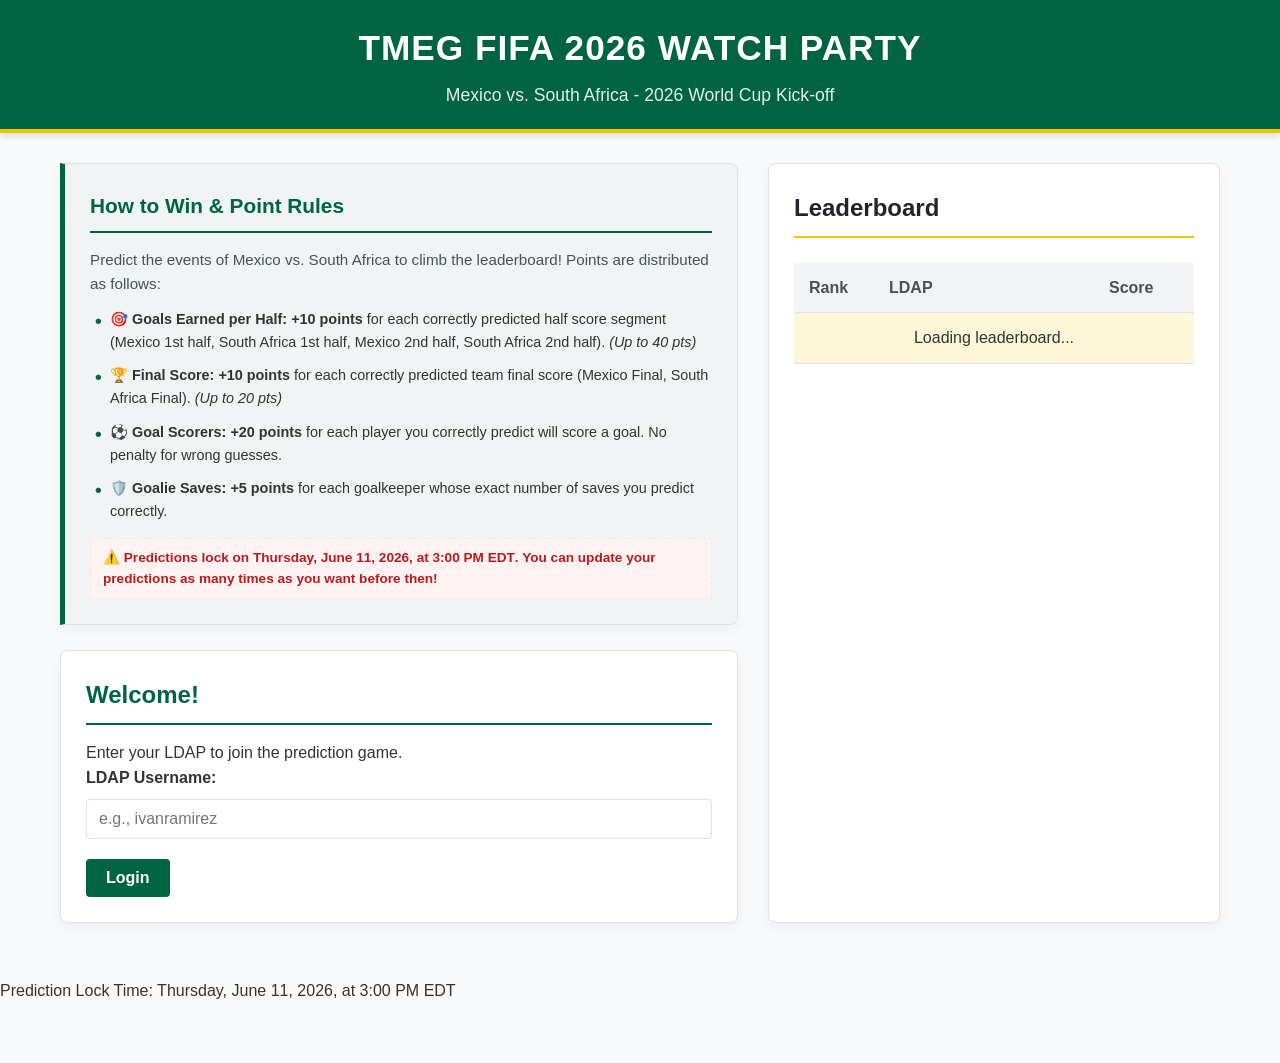
==== templates/index.html @ 1bceaf05 "Auto-calculate Final Scores from 1st and 2nd half inputs and set final score inputs to readonly" ====
<!DOCTYPE html>
<html lang="en">
<head>
    <meta charset="UTF-8">
    <meta name="viewport" content="width=device-width, initial-scale=1.0">
    <title>TMEG FIFA 2026 WATCH PARTY</title>
    <link rel="stylesheet" href="/static/style.css">
</head>
<body>
    <header>
        <h1>TMEG FIFA 2026 WATCH PARTY</h1>
        <div id="match-info">Mexico vs. South Africa - 2026 World Cup Kick-off</div>
    </header>

    <main class="container">
        <!-- Left Side: Interactive Area (Login / Predictions) -->
        <section class="interactive-panel">
            
            <!-- How to Win & Rules Card -->
            <div class="card rules-card">
                <h2>How to Win & Point Rules</h2>
                <p class="rules-intro">Predict the events of Mexico vs. South Africa to climb the leaderboard! Points are distributed as follows:</p>
                <ul class="rules-list">
                    <li>🎯 <strong>Goals Earned per Half:</strong> <strong>+10 points</strong> for each correctly predicted half score segment (Mexico 1st half, South Africa 1st half, Mexico 2nd half, South Africa 2nd half). <em>(Up to 40 pts)</em></li>
                    <li>🏆 <strong>Final Score:</strong> <strong>+10 points</strong> for each correctly predicted team final score (Mexico Final, South Africa Final). <em>(Up to 20 pts)</em></li>
                    <li>⚽ <strong>Goal Scorers:</strong> <strong>+20 points</strong> for each player you correctly predict will score a goal. No penalty for wrong guesses.</li>
                    <li>🛡️ <strong>Goalie Saves:</strong> <strong>+5 points</strong> for each goalkeeper whose exact number of saves you predict correctly.</li>
                </ul>
                <p class="rules-lock">⚠️ Predictions lock on <strong>Thursday, June 11, 2026, at 3:00 PM EDT</strong>. You can update your predictions as many times as you want before then!</p>
            </div>
            
            <!-- Login View -->
            <div id="login-view" class="card">
                <h2>Welcome!</h2>
                <p>Enter your LDAP to join the prediction game.</p>
                <form id="login-form">
                    <div class="form-group">
                        <label for="ldap-input">LDAP Username:</label>
                        <input type="text" id="ldap-input" placeholder="e.g., ivanramirez" required autocomplete="username">
                    </div>
                    <button type="submit" class="btn btn-primary">Login</button>
                </form>
            </div>

            <!-- Prediction Form View (hidden by default) -->
            <div id="prediction-view" class="card hidden">
                <div class="user-header">
                    <span>Logged in as: <strong id="user-ldap"></strong></span>
                    <button id="logout-btn" class="btn btn-secondary btn-sm">Logout</button>
                </div>

                <!-- Countdown Timer -->
                <div id="timer-box" class="timer-box">
                    <div class="timer-label">Time Remaining Until Lock:</div>
                    <div id="countdown" class="countdown">Calculating...</div>
                </div>

                <form id="prediction-form">
                    <!-- Goals Earned Predictions per Half & Final Score -->
                    <fieldset>
                        <legend>Goals Earned Predictions per Half & Final Score</legend>
                        <div class="halves-grid">
                            <div class="half-box">
                                <h3>First Half</h3>
                                <div class="score-input-group">
                                    <label for="pred-mx-1st">Mexico:</label>
                                    <input type="number" id="pred-mx-1st" name="mexico_1st" min="0" required value="0">
                                </div>
                                <div class="score-input-group">
                                    <label for="pred-sa-1st">South Africa:</label>
                                    <input type="number" id="pred-sa-1st" name="south_africa_1st" min="0" required value="0">
                                </div>
                            </div>
                            <div class="half-box">
                                <h3>Second Half</h3>
                                <div class="score-input-group">
                                    <label for="pred-mx-2nd">Mexico:</label>
                                    <input type="number" id="pred-mx-2nd" name="mexico_2nd" min="0" required value="0">
                                </div>
                                <div class="score-input-group">
                                    <label for="pred-sa-2nd">South Africa:</label>
                                    <input type="number" id="pred-sa-2nd" name="south_africa_2nd" min="0" required value="0">
                                </div>
                            </div>
                            <div class="half-box">
                                <h3>Final Score</h3>
                                <div class="score-input-group">
                                    <label for="pred-mx-final">Mexico:</label>
                                    <input type="number" id="pred-mx-final" name="mexico_final" min="0" required value="0" readonly style="background-color: #e9ecef; cursor: not-allowed;">
                                </div>
                                <div class="score-input-group">
                                    <label for="pred-sa-final">South Africa:</label>
                                    <input type="number" id="pred-sa-final" name="south_africa_final" min="0" required value="0" readonly style="background-color: #e9ecef; cursor: not-allowed;">
                                </div>
                            </div>
                        </div>
                    </fieldset>

                    <!-- Goal Scorers -->
                    <fieldset>
                        <legend>Goal Scorers</legend>
                        <p class="field-hint">Select players you think will score during the match.</p>
                        <div class="rosters-grid">
                            <div class="team-roster-section">
                                <h3>Mexico</h3>
                                <div id="mexico-scorers-list" class="scorers-list checklist">
                                    <!-- Populated dynamically -->
                                    Loading...
                                </div>
                            </div>
                            <div class="team-roster-section">
                                <h3>South Africa</h3>
                                <div id="sa-scorers-list" class="scorers-list checklist">
                                    <!-- Populated dynamically -->
                                    Loading...
                                </div>
                            </div>
                        </div>
                    </fieldset>

                    <!-- Goalie Saves -->
                    <fieldset>
                        <legend>Goalie Saves</legend>
                        <p class="field-hint">Predict how many saves each goalie will make (if they play).</p>
                        <div class="rosters-grid">
                            <div class="team-roster-section">
                                <h3>Mexico Goalies</h3>
                                <div id="mexico-goalies-list" class="goalies-saves-inputs">
                                    <!-- Populated dynamically -->
                                    Loading...
                                </div>
                            </div>
                            <div class="team-roster-section">
                                <h3>South Africa Goalies</h3>
                                <div id="sa-goalies-list" class="goalies-saves-inputs">
                                    <!-- Populated dynamically -->
                                    Loading...
                                </div>
                            </div>
                        </div>
                    </fieldset>

                    <div id="form-error" class="error-msg hidden"></div>
                    <div id="form-success" class="success-msg hidden"></div>

                    <button type="submit" id="submit-btn" class="btn btn-primary btn-block">Submit / Update Predictions</button>
                </form>
            </div>
        </section>

        <!-- Right Side: Leaderboard Panel (Always Visible) -->
        <section class="leaderboard-panel card">
            <h2>Leaderboard</h2>
            <div class="table-container">
                <table id="leaderboard-table">
                    <thead>
                        <tr>
                            <th style="width: 20%">Rank</th>
                            <th style="width: 55%">LDAP</th>
                            <th style="width: 25%">Score</th>
                        </tr>
                    </thead>
                    <tbody>
                        <!-- Populated dynamically -->
                        <tr>
                            <td colspan="3" class="text-center">Loading leaderboard...</td>
                        </tr>
                    </tbody>
                </table>
            </div>
        </section>
    </main>

    <!-- Prediction Details Modal -->
    <div id="prediction-modal" class="modal hidden">
        <div class="modal-content card">
            <span class="close-modal-btn">&times;</span>
            <h2 id="modal-user-title">Predictions for [LDAP]</h2>
            <hr class="modal-divider">
            <div id="modal-prediction-details">
                <!-- Populated dynamically -->
            </div>
        </div>
    </div>

    <footer>
        <p>Prediction Lock Time: Thursday, June 11, 2026, at 3:00 PM EDT</p>
    </footer>

    <script src="/static/app.js"></script>
</body>
</html>
---- static/style.css ----
/* Resets & Variables */
:root {
    --primary-color: #006341; /* Mexico Green */
    --secondary-color: #F5C400; /* South Africa Gold */
    --dark-color: #1a1a1a;
    --light-color: #f8f9fa;
    --border-color: #dee2e6;
    --text-color: #333;
    --success-color: #28a745;
    --error-color: #dc3545;
    --font-family: -apple-system, BlinkMacSystemFont, "Segoe UI", Roboto, Helvetica, Arial, sans-serif;
}

* {
    box-sizing: border-box;
    margin: 0;
    padding: 0;
}

body {
    font-family: var(--font-family);
    color: var(--text-color);
    background-color: var(--light-color);
    line-height: 1.6;
    padding-bottom: 60px;
}

/* Header Styles */
header {
    background-color: var(--primary-color);
    color: white;
    padding: 20px;
    text-align: center;
    border-bottom: 4px solid var(--secondary-color);
    box-shadow: 0 4px 6px rgba(0,0,0,0.1);
}

header h1 {
    font-size: 2.2rem;
    font-weight: 800;
    letter-spacing: 1px;
    margin-bottom: 5px;
}

#match-info {
    font-size: 1.1rem;
    opacity: 0.9;
    font-weight: 500;
}

.admin-header {
    background-color: #343a40;
    display: flex;
    justify-content: space-between;
    align-items: center;
    padding: 15px 30px;
}

.admin-header h1 {
    font-size: 1.6rem;
    margin-bottom: 0;
}

/* Container & Layout */
.container {
    max-width: 1200px;
    margin: 30px auto;
    padding: 0 20px;
    display: grid;
    grid-template-columns: 1.5fr 1fr;
    gap: 30px;
}

.single-column {
    grid-template-columns: 1fr;
    max-width: 800px;
}

@media (max-width: 992px) {
    .container {
        grid-template-columns: 1fr;
    }
}

/* Card Styles */
.card {
    background: white;
    border-radius: 8px;
    padding: 25px;
    box-shadow: 0 4px 12px rgba(0,0,0,0.05);
    border: 1px solid var(--border-color);
    margin-bottom: 25px;
}

.card h2 {
    margin-bottom: 15px;
    color: var(--primary-color);
    border-bottom: 2px solid var(--primary-color);
    padding-bottom: 8px;
}

/* Form Controls */
.form-group {
    margin-bottom: 20px;
}

label {
    display: block;
    margin-bottom: 8px;
    font-weight: 600;
}

input[type="text"],
input[type="number"] {
    width: 100%;
    padding: 10px 12px;
    border: 1px solid var(--border-color);
    border-radius: 4px;
    font-size: 1rem;
    transition: border-color 0.2s;
}

input[type="text"]:focus,
input[type="number"]:focus {
    border-color: var(--primary-color);
    outline: none;
}

/* Buttons */
.btn {
    display: inline-block;
    font-weight: 600;
    text-align: center;
    vertical-align: middle;
    cursor: pointer;
    padding: 10px 20px;
    font-size: 1rem;
    border-radius: 4px;
    border: none;
    transition: background-color 0.2s, transform 0.1s;
    text-decoration: none;
}

.btn:active {
    transform: scale(0.98);
}

.btn-primary {
    background-color: var(--primary-color);
    color: white;
}

.btn-primary:hover {
    background-color: #004d32;
}

.btn-secondary {
    background-color: #6c757d;
    color: white;
}

.btn-secondary:hover {
    background-color: #5a6268;
}

.btn-block {
    display: block;
    width: 100%;
}

.btn-sm {
    padding: 5px 10px;
    font-size: 0.85rem;
}

/* User Header in Prediction View */
.user-header {
    display: flex;
    justify-content: space-between;
    align-items: center;
    background-color: #e9ecef;
    padding: 12px 15px;
    border-radius: 6px;
    margin-bottom: 20px;
}

/* Timer Box */
.timer-box {
    background-color: var(--dark-color);
    color: white;
    text-align: center;
    padding: 15px;
    border-radius: 6px;
    margin-bottom: 25px;
    border-left: 5px solid var(--secondary-color);
}

.timer-label {
    font-size: 0.85rem;
    text-transform: uppercase;
    letter-spacing: 1px;
    margin-bottom: 5px;
    color: #aaa;
}

.countdown {
    font-size: 1.8rem;
    font-weight: 700;
    font-mono: monospace;
    color: var(--secondary-color);
}

.locked-msg {
    color: var(--error-color) !important;
}

/* Fieldsets & Grids */
fieldset {
    border: 1px solid var(--border-color);
    border-radius: 6px;
    padding: 20px;
    margin-bottom: 25px;
}

legend {
    font-weight: 700;
    padding: 0 10px;
    color: var(--primary-color);
    font-size: 1.1rem;
}

.field-hint {
    font-size: 0.85rem;
    color: #6c757d;
    margin-bottom: 15px;
}

.halves-grid {
    display: grid;
    grid-template-columns: repeat(3, 1fr);
    gap: 20px;
}

.half-box {
    background-color: #f8f9fa;
    padding: 15px;
    border-radius: 6px;
    border: 1px solid #e9ecef;
}

.half-box h3 {
    font-size: 1rem;
    margin-bottom: 12px;
    border-bottom: 1px solid #dee2e6;
    padding-bottom: 5px;
}

.score-input-group {
    display: flex;
    align-items: center;
    margin-bottom: 10px;
}

.score-input-group label {
    width: 100px;
    margin-bottom: 0;
}

.score-input-group input {
    width: 70px;
    text-align: center;
}

/* Rosters & Lists */
.rosters-grid {
    display: grid;
    grid-template-columns: 1fr 1fr;
    gap: 20px;
}

@media (max-width: 768px) {
    .halves-grid, .rosters-grid {
        grid-template-columns: 1fr;
    }
}

.team-roster-section h3 {
    font-size: 1rem;
    margin-bottom: 10px;
    color: #495057;
}

.checklist {
    max-height: 250px;
    overflow-y: auto;
    border: 1px solid var(--border-color);
    border-radius: 4px;
    padding: 10px;
    background-color: #fff;
}

.checklist-item {
    display: flex;
    align-items: center;
    padding: 6px 4px;
    border-bottom: 1px solid #f1f3f5;
    cursor: pointer;
}

.checklist-item:last-child {
    border-bottom: none;
}

.checklist-item input {
    margin-right: 10px;
    transform: scale(1.1);
    cursor: pointer;
}

.goalies-saves-inputs {
    display: flex;
    flex-direction: column;
    gap: 10px;
}

.goalie-save-row {
    display: flex;
    align-items: center;
    justify-content: space-between;
    background-color: #f1f3f5;
    padding: 8px 12px;
    border-radius: 4px;
}

.goalie-save-row span {
    font-weight: 500;
}

.goalie-save-row input {
    width: 65px;
    text-align: center;
}

/* Leaderboard */
.leaderboard-panel h2 {
    border-bottom: 2px solid var(--secondary-color);
    color: #212529;
}

.table-container {
    overflow-x: auto;
}

table {
    width: 100%;
    border-collapse: collapse;
    margin-top: 10px;
}

th, td {
    padding: 12px 15px;
    text-align: left;
    border-bottom: 1px solid var(--border-color);
}

th {
    background-color: #f1f3f5;
    font-weight: 700;
    color: #495057;
}

tbody tr:hover {
    background-color: #f8f9fa;
}

tbody tr:nth-child(1) {
    background-color: rgba(245, 196, 0, 0.15); /* Gold tint for 1st place */
}
tbody tr:nth-child(2) {
    background-color: rgba(206, 206, 206, 0.1); /* Silver tint */
}
tbody tr:nth-child(3) {
    background-color: rgba(205, 127, 50, 0.08); /* Bronze tint */
}

/* Alerts / Notifications */
.error-msg, .success-msg {
    padding: 12px;
    border-radius: 4px;
    margin-bottom: 15px;
    font-weight: 500;
}

.error-msg {
    background-color: #f8d7da;
    color: #721c24;
    border: 1px solid #f5c6cb;
}

.success-msg {
    background-color: #d4edda;
    color: #155724;
    border: 1px solid #c3e6cb;
}

.hidden {
    display: none !important;
}

.text-center {
    text-align: center;
}

/* Admin Styles */
.admin-notice {
    background-color: #fff3cd;
    color: #856404;
    padding: 12px;
    border-radius: 6px;
    border-left: 5px solid #ffeeba;
    margin-bottom: 20px;
    font-size: 0.9rem;
}

/* Badges for Player Positions & Goalie Strings */
.badge {
    font-size: 0.75rem;
    padding: 2px 8px;
    border-radius: 12px;
    margin-left: 6px;
    display: inline-block;
    vertical-align: middle;
    font-weight: 600;
    text-transform: uppercase;
    letter-spacing: 0.5px;
}

.position-badge {
    background-color: #e2e8f0;
    color: #4a5568;
}

.goalie-badge {
    background-color: #fef3c7;
    color: #d97706;
}

/* Rules & How to Win Panel styling */
.rules-card {
    background-color: rgba(0, 99, 65, 0.03) !important;
    border-left: 5px solid var(--primary-color) !important;
    border-top-left-radius: 0;
    border-bottom-left-radius: 0;
}

.rules-card h2 {
    color: var(--primary-color);
    border-bottom-color: var(--primary-color);
    font-size: 1.3rem;
}

.rules-intro {
    font-size: 0.95rem;
    color: #495057;
    margin-bottom: 12px;
}

.rules-list {
    padding-left: 0;
    list-style: none;
}

.rules-list li {
    margin-bottom: 10px;
    font-size: 0.9rem;
    position: relative;
    padding-left: 20px;
}

.rules-list li::before {
    content: "•";
    color: var(--primary-color);
    font-weight: bold;
    font-size: 1.2rem;
    position: absolute;
    left: 5px;
    top: -2px;
}

.rules-lock {
    font-size: 0.85rem;
    color: #b91c1c;
    font-weight: 600;
    margin-top: 15px;
    background-color: #fef2f2;
    padding: 8px 12px;
    border-radius: 4px;
    border: 1px dashed #fee2e2;
}

/* Adjustments for labels containing badges */
.checklist-item label {
    display: flex;
    align-items: center;
    justify-content: space-between;
    width: 100%;
    cursor: pointer;
}

.starter-badge {
    background-color: #10b981; /* Emerald Green */
    color: white;
}

.bench-badge {
    background-color: #94a3b8; /* Muted slate gray */
    color: white;
}

/* Modal Overlay */
.modal {
    position: fixed;
    top: 0;
    left: 0;
    width: 100%;
    height: 100%;
    background-color: rgba(0, 0, 0, 0.6);
    display: flex;
    justify-content: center;
    align-items: center;
    z-index: 2000;
    opacity: 1;
    transition: opacity 0.25s ease;
}

/* Modal Content Box */
.modal-content {
    background: white;
    width: 90%;
    max-width: 500px;
    border-radius: 8px;
    padding: 25px;
    position: relative;
    box-shadow: 0 10px 25px rgba(0,0,0,0.2);
    animation: slideDown 0.25s ease;
}

@keyframes slideDown {
    from { transform: translateY(-20px); opacity: 0; }
    to { transform: translateY(0); opacity: 1; }
}

/* Close Button */
.close-modal-btn {
    position: absolute;
    top: 10px;
    right: 15px;
    font-size: 1.8rem;
    font-weight: 700;
    color: #aaa;
    cursor: pointer;
    transition: color 0.2s;
}

.close-modal-btn:hover {
    color: #333;
}

.modal-divider {
    border: 0;
    height: 1px;
    background-color: #eee;
    margin: 12px 0 18px 0;
}

/* Leaderboard Interactive styling */
#leaderboard-table tbody tr {
    cursor: pointer;
    transition: background-color 0.2s;
}

#leaderboard-table tbody tr:hover {
    background-color: #e2e8f0 !important;
}
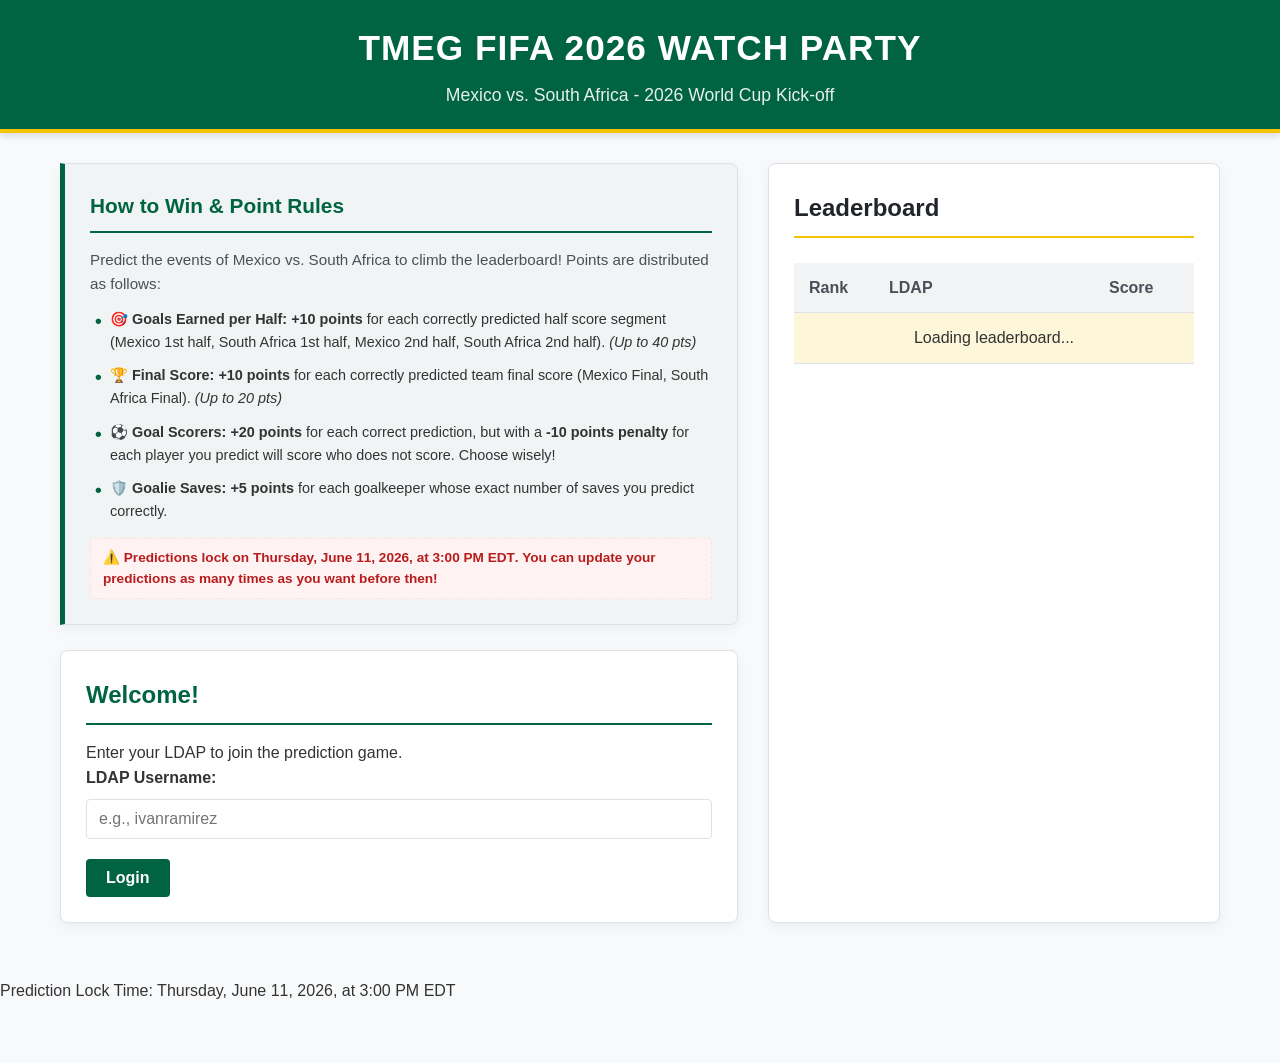
==== commit bf85a1f9: "Introduce -10 points penalty for incorrect goal scorer predictions and update rules card" ====
--- a/templates/index.html
+++ b/templates/index.html
@@ -23,7 +23,7 @@
                 <ul class="rules-list">
                     <li>🎯 <strong>Goals Earned per Half:</strong> <strong>+10 points</strong> for each correctly predicted half score segment (Mexico 1st half, South Africa 1st half, Mexico 2nd half, South Africa 2nd half). <em>(Up to 40 pts)</em></li>
                     <li>🏆 <strong>Final Score:</strong> <strong>+10 points</strong> for each correctly predicted team final score (Mexico Final, South Africa Final). <em>(Up to 20 pts)</em></li>
-                    <li>⚽ <strong>Goal Scorers:</strong> <strong>+20 points</strong> for each player you correctly predict will score a goal. No penalty for wrong guesses.</li>
+                    <li>⚽ <strong>Goal Scorers:</strong> <strong>+20 points</strong> for each correct prediction, but with a <strong>-10 points penalty</strong> for each player you predict will score who does not score. Choose wisely!</li>
                     <li>🛡️ <strong>Goalie Saves:</strong> <strong>+5 points</strong> for each goalkeeper whose exact number of saves you predict correctly.</li>
                 </ul>
                 <p class="rules-lock">⚠️ Predictions lock on <strong>Thursday, June 11, 2026, at 3:00 PM EDT</strong>. You can update your predictions as many times as you want before then!</p>
--- a/static/style.css
+++ b/static/style.css
@@ -435,14 +435,17 @@
     letter-spacing: 0.5px;
 }
 
-.position-badge {
-    background-color: #e2e8f0;
-    color: #4a5568;
-}
-
-.goalie-badge {
-    background-color: #fef3c7;
-    color: #d97706;
+.player-pos {
+    font-size: 0.82rem;
+    color: #64748b; /* Muted slate gray */
+    margin-left: 5px;
+    font-weight: 500;
+}
+
+.goalie-info {
+    display: flex;
+    align-items: center;
+    gap: 10px;
 }
 
 /* Rules & How to Win Panel styling */
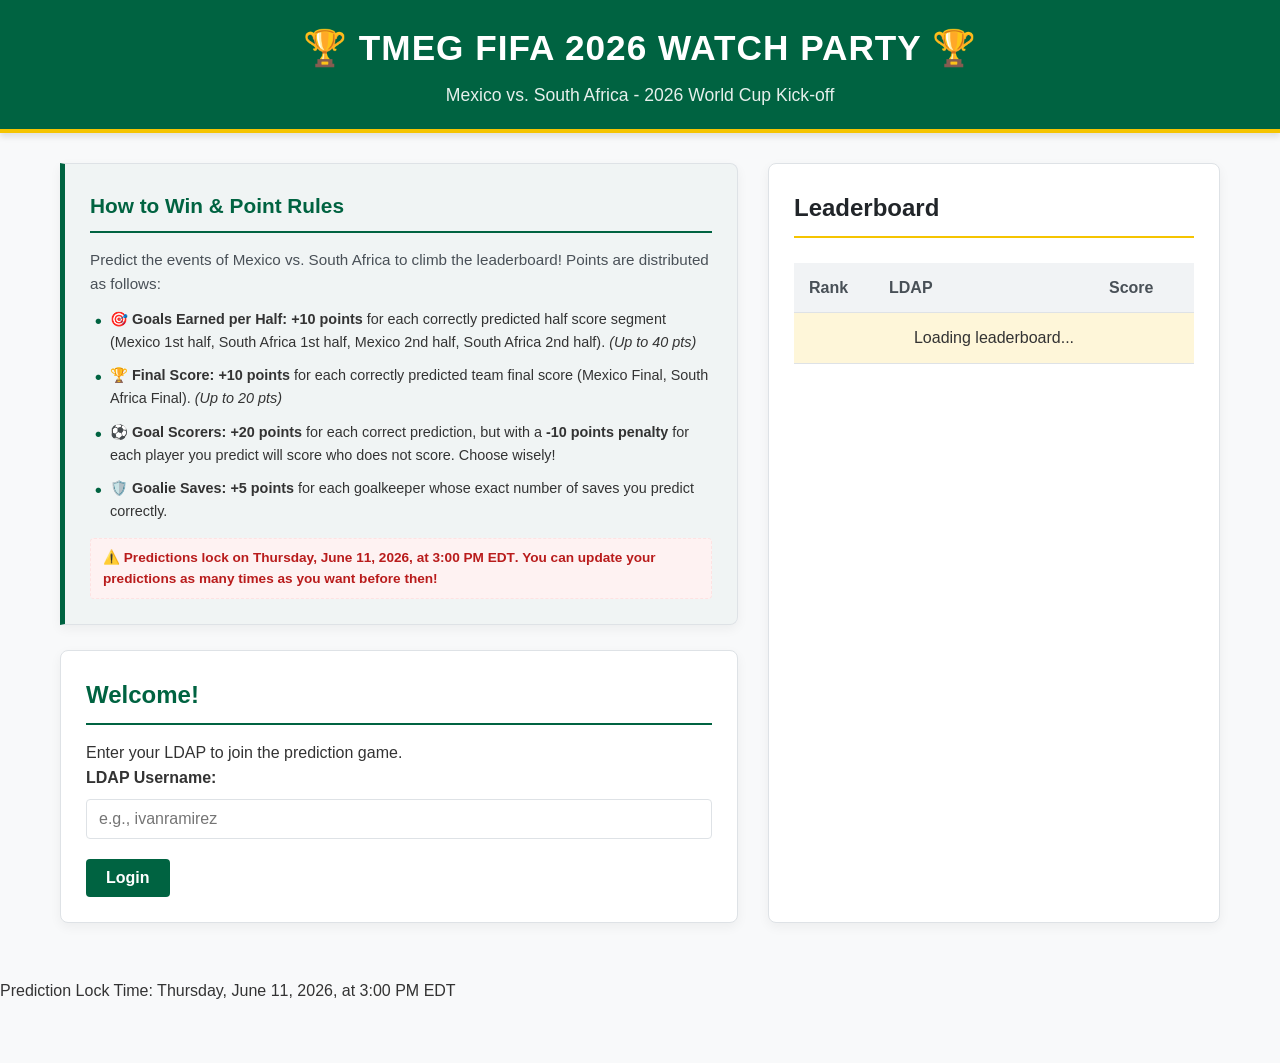
==== commit 26d0c2ce: "Add World Cup trophy emojis to the main title page header" ====
--- a/templates/index.html
+++ b/templates/index.html
@@ -8,7 +8,7 @@
 </head>
 <body>
     <header>
-        <h1>TMEG FIFA 2026 WATCH PARTY</h1>
+        <h1>🏆 TMEG FIFA 2026 WATCH PARTY 🏆</h1>
         <div id="match-info">Mexico vs. South Africa - 2026 World Cup Kick-off</div>
     </header>
 
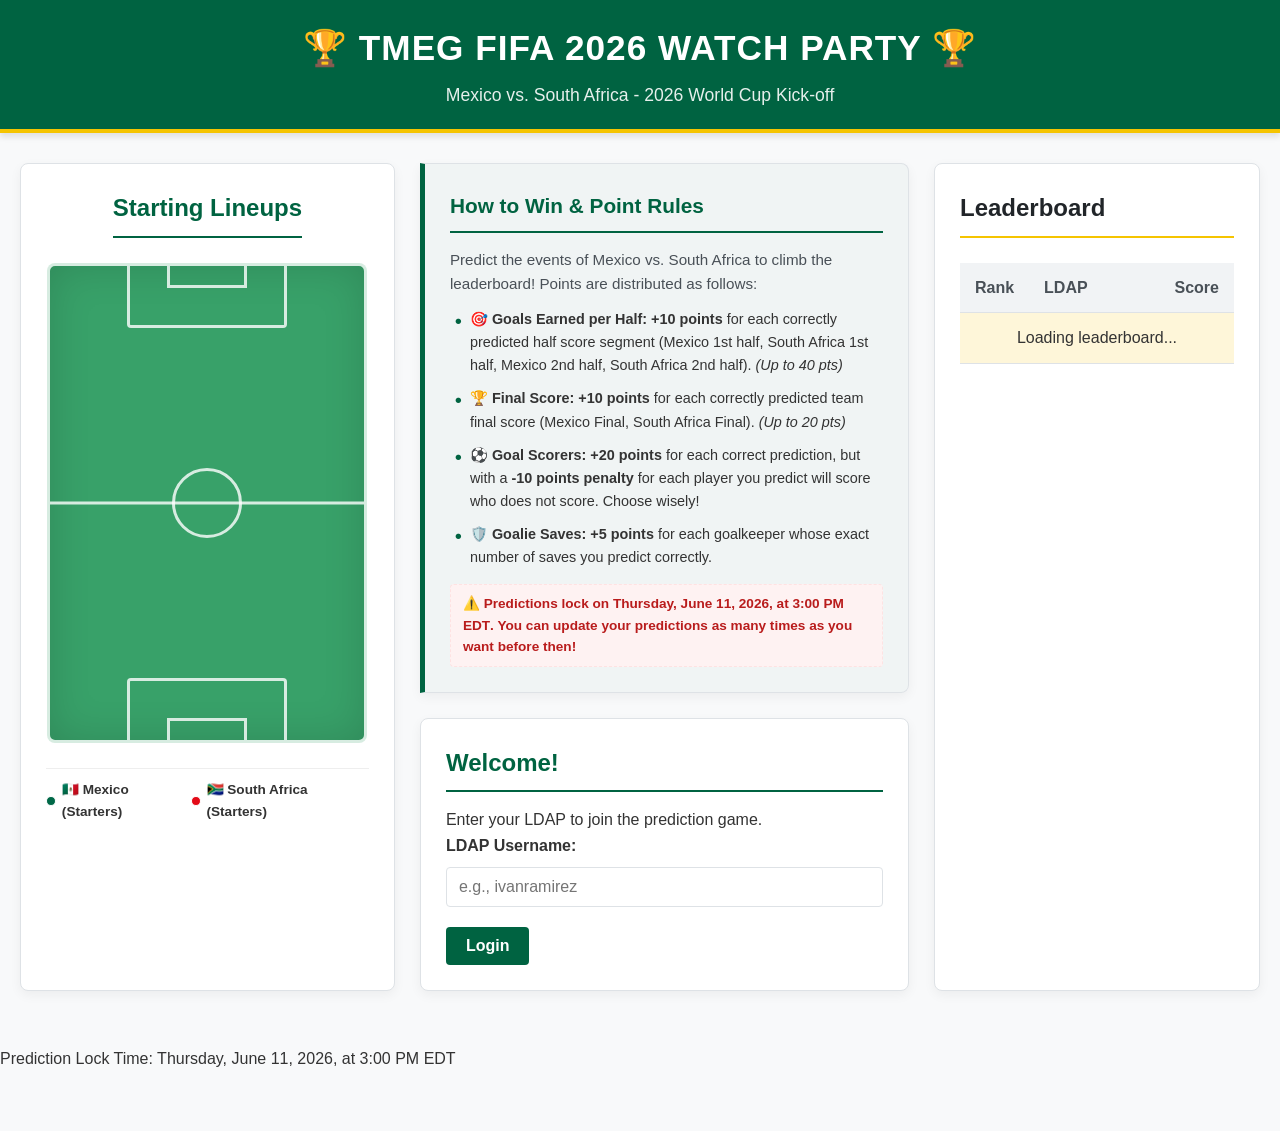
==== commit 81c1fc03: "Add left-column Starting Lineups field panel with dynamic 4-3-3 positioning" ====
--- a/templates/index.html
+++ b/templates/index.html
@@ -13,6 +13,33 @@
     </header>
 
     <main class="container">
+        <!-- Left Column: Starting Lineups Field -->
+        <section class="field-panel card">
+            <h2>Starting Lineups</h2>
+            <div class="field-container">
+                <div class="soccer-field">
+                    <!-- Center Circle & Line -->
+                    <div class="field-center-line"></div>
+                    <div class="field-center-circle"></div>
+                    
+                    <!-- Penalty Areas -->
+                    <div class="field-penalty-area top"></div>
+                    <div class="field-penalty-area bottom"></div>
+                    
+                    <!-- Goal Areas -->
+                    <div class="field-goal-area top"></div>
+                    <div class="field-goal-area bottom"></div>
+                    
+                    <!-- Players container populated dynamically -->
+                    <div id="field-players-container"></div>
+                </div>
+            </div>
+            <div class="field-legend">
+                <div class="legend-item"><span class="legend-dot mx-dot"></span> 🇲🇽 Mexico (Starters)</div>
+                <div class="legend-item"><span class="legend-dot sa-dot"></span> 🇿🇦 South Africa (Starters)</div>
+            </div>
+        </section>
+
         <!-- Left Side: Interactive Area (Login / Predictions) -->
         <section class="interactive-panel">
             
--- a/static/style.css
+++ b/static/style.css
@@ -63,12 +63,12 @@
 
 /* Container & Layout */
 .container {
-    max-width: 1200px;
+    max-width: 1400px;
     margin: 30px auto;
     padding: 0 20px;
     display: grid;
-    grid-template-columns: 1.5fr 1fr;
-    gap: 30px;
+    grid-template-columns: 1.15fr 1.5fr 1fr;
+    gap: 25px;
 }
 
 .single-column {
@@ -76,7 +76,7 @@
     max-width: 800px;
 }
 
-@media (max-width: 992px) {
+@media (max-width: 1024px) {
     .container {
         grid-template-columns: 1fr;
     }
@@ -586,4 +586,210 @@
     background-color: #e2e8f0 !important;
 }
 
-
+/* Admin Status Grid Layout */
+.admin-status-grid {
+    display: grid;
+    grid-template-columns: 1fr 1.5fr;
+    gap: 30px;
+    align-items: center;
+    background-color: #f8f9fa;
+    padding: 20px;
+    border-radius: 6px;
+    border: 1px solid #e9ecef;
+}
+
+@media (max-width: 768px) {
+    .admin-status-grid {
+        grid-template-columns: 1fr;
+        gap: 20px;
+        padding: 15px;
+    }
+}
+
+/* Admin Status Dropdown styling */
+#admin-status {
+    width: 100%;
+    max-width: 250px;
+    padding: 10px;
+    border-radius: 4px;
+    border: 1px solid var(--border-color);
+    font-size: 0.95rem;
+    background-color: white;
+    cursor: pointer;
+    box-sizing: border-box;
+}
+
+/* ==========================================
+   SOCCER FIELD LINEUP VISUALIZATION
+   ========================================== */
+
+.field-panel {
+    display: flex;
+    flex-direction: column;
+    align-items: center;
+}
+
+.field-container {
+    width: 100%;
+    display: flex;
+    justify-content: center;
+    padding: 10px 0;
+}
+
+.soccer-field {
+    width: 100%;
+    max-width: 320px;
+    aspect-ratio: 2 / 3; /* Symmetric layout ratio */
+    background-color: #38a169; /* Soccer field green */
+    border: 3px solid rgba(255, 255, 255, 0.8);
+    border-radius: 8px;
+    position: relative;
+    box-shadow: inset 0 0 40px rgba(0, 0, 0, 0.15);
+    overflow: hidden;
+}
+
+/* Center Line & Circle */
+.field-center-line {
+    position: absolute;
+    top: 50%;
+    left: 0;
+    width: 100%;
+    height: 3px;
+    background-color: rgba(255, 255, 255, 0.8);
+    transform: translateY(-50%);
+}
+
+.field-center-circle {
+    position: absolute;
+    top: 50%;
+    left: 50%;
+    width: 70px;
+    height: 70px;
+    border: 3px solid rgba(255, 255, 255, 0.8);
+    border-radius: 50%;
+    transform: translate(-50%, -50%);
+    background-color: transparent;
+}
+
+/* Penalty Areas (Top & Bottom) */
+.field-penalty-area {
+    position: absolute;
+    left: 50%;
+    transform: translateX(-50%);
+    width: 160px;
+    height: 65px;
+    border: 3px solid rgba(255, 255, 255, 0.8);
+    background-color: transparent;
+}
+
+.field-penalty-area.top {
+    top: -3px;
+    border-top: none;
+    border-bottom-left-radius: 4px;
+    border-bottom-right-radius: 4px;
+}
+
+.field-penalty-area.bottom {
+    bottom: -3px;
+    border-bottom: none;
+    border-top-left-radius: 4px;
+    border-top-right-radius: 4px;
+}
+
+/* Goal Areas (Top & Bottom) */
+.field-goal-area {
+    position: absolute;
+    left: 50%;
+    transform: translateX(-50%);
+    width: 80px;
+    height: 25px;
+    border: 3px solid rgba(255, 255, 255, 0.8);
+    background-color: transparent;
+}
+
+.field-goal-area.top {
+    top: -3px;
+    border-top: none;
+}
+
+.field-goal-area.bottom {
+    bottom: -3px;
+    border-bottom: none;
+}
+
+/* Player Nodes on Field */
+.field-player {
+    position: absolute;
+    transform: translate(-50%, -50%);
+    display: flex;
+    flex-direction: column;
+    align-items: center;
+    z-index: 10;
+}
+
+.player-dot {
+    width: 14px;
+    height: 14px;
+    border-radius: 50%;
+    border: 2px solid white;
+    box-shadow: 0 2px 4px rgba(0,0,0,0.3);
+    transition: transform 0.2s ease;
+}
+
+.field-player:hover .player-dot {
+    transform: scale(1.3);
+}
+
+.player-name-label {
+    margin-top: 4px;
+    font-size: 0.72rem;
+    font-weight: 700;
+    color: white;
+    text-shadow: 1px 1px 2px rgba(0, 0, 0, 0.8), -1px -1px 2px rgba(0, 0, 0, 0.8);
+    white-space: nowrap;
+    text-align: center;
+    background-color: rgba(0, 0, 0, 0.35);
+    padding: 1px 4px;
+    border-radius: 3px;
+    pointer-events: none;
+}
+
+/* Team Color Configurations */
+.mx-dot {
+    background-color: #006847; /* Mexico flag green */
+    border-color: #c8102e; /* Red border */
+}
+
+.sa-dot {
+    background-color: #e30a17; /* South Africa flag red / gold */
+    border-color: #ffb81c; /* Yellow border */
+}
+
+/* Legend Styling */
+.field-legend {
+    width: 100%;
+    display: flex;
+    justify-content: space-around;
+    margin-top: 15px;
+    font-size: 0.85rem;
+    border-top: 1px solid #eee;
+    padding-top: 10px;
+}
+
+.legend-item {
+    display: flex;
+    align-items: center;
+    gap: 6px;
+    font-weight: 600;
+}
+
+.legend-dot {
+    width: 10px;
+    height: 10px;
+    border-radius: 50%;
+    border: 1px solid white;
+    display: inline-block;
+}
+
+
+
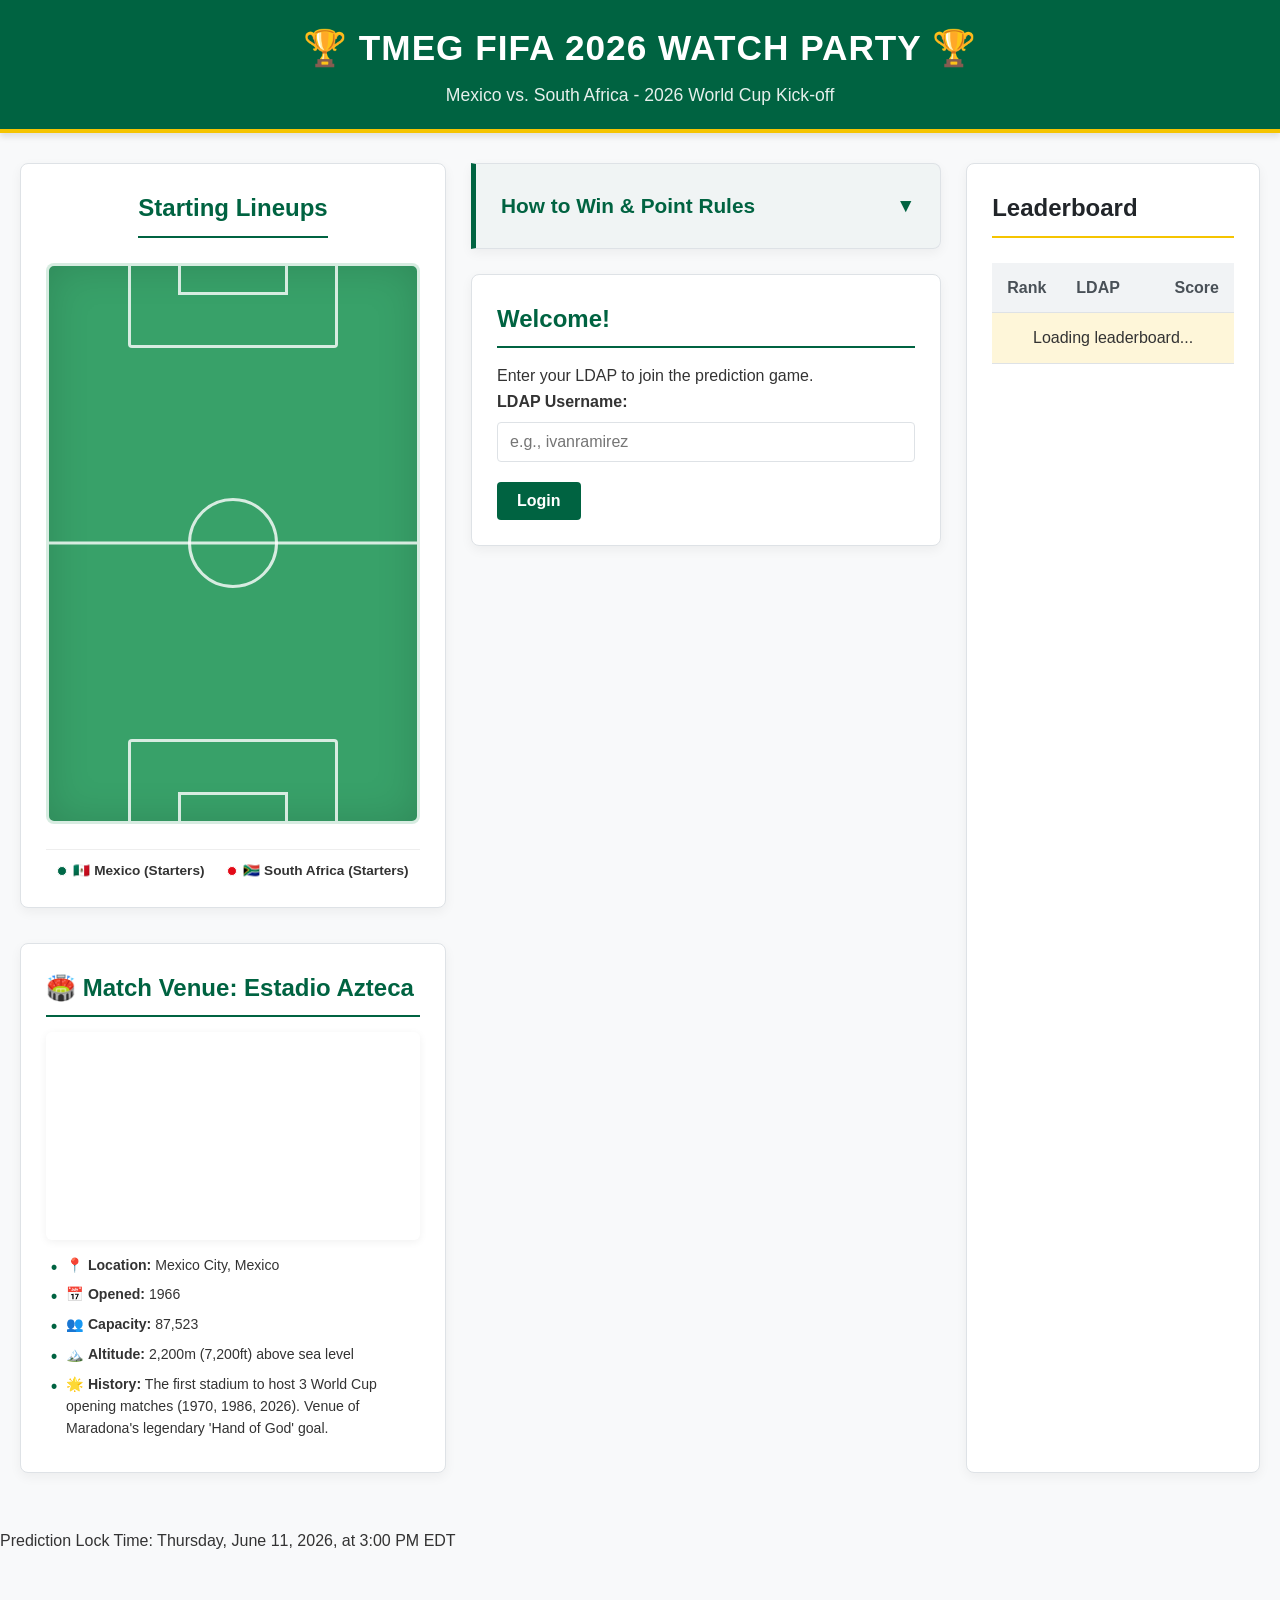
==== commit 911e80a9: "Add collapsible Rules card and Estadio Azteca Stadium venue card with 3D Map embed" ====
--- a/templates/index.html
+++ b/templates/index.html
@@ -13,47 +13,79 @@
     </header>
 
     <main class="container">
-        <!-- Left Column: Starting Lineups Field -->
-        <section class="field-panel card">
-            <h2>Starting Lineups</h2>
-            <div class="field-container">
-                <div class="soccer-field">
-                    <!-- Center Circle & Line -->
-                    <div class="field-center-line"></div>
-                    <div class="field-center-circle"></div>
-                    
-                    <!-- Penalty Areas -->
-                    <div class="field-penalty-area top"></div>
-                    <div class="field-penalty-area bottom"></div>
-                    
-                    <!-- Goal Areas -->
-                    <div class="field-goal-area top"></div>
-                    <div class="field-goal-area bottom"></div>
-                    
-                    <!-- Players container populated dynamically -->
-                    <div id="field-players-container"></div>
-                </div>
-            </div>
-            <div class="field-legend">
-                <div class="legend-item"><span class="legend-dot mx-dot"></span> 🇲🇽 Mexico (Starters)</div>
-                <div class="legend-item"><span class="legend-dot sa-dot"></span> 🇿🇦 South Africa (Starters)</div>
-            </div>
-        </section>
+        <!-- Left Column: Starting Lineups Field & Venue Info -->
+        <div class="left-column-wrapper">
+            <section class="field-panel card">
+                <h2>Starting Lineups</h2>
+                <div class="field-container">
+                    <div class="soccer-field">
+                        <!-- Center Circle & Line -->
+                        <div class="field-center-line"></div>
+                        <div class="field-center-circle"></div>
+                        
+                        <!-- Penalty Areas -->
+                        <div class="field-penalty-area top"></div>
+                        <div class="field-penalty-area bottom"></div>
+                        
+                        <!-- Goal Areas -->
+                        <div class="field-goal-area top"></div>
+                        <div class="field-goal-area bottom"></div>
+                        
+                        <!-- Players container populated dynamically -->
+                        <div id="field-players-container"></div>
+                    </div>
+                </div>
+                <div class="field-legend">
+                    <div class="legend-item"><span class="legend-dot mx-dot"></span> 🇲🇽 Mexico (Starters)</div>
+                    <div class="legend-item"><span class="legend-dot sa-dot"></span> 🇿🇦 South Africa (Starters)</div>
+                </div>
+            </section>
+            
+            <!-- Stadium Info Card -->
+            <section class="stadium-panel card">
+                <h2>🏟️ Match Venue: Estadio Azteca</h2>
+                <div class="stadium-map-container">
+                    <iframe 
+                        src="https://www.google.com/maps/embed?pb=!1m18!1m12!1m3!1d3766.4526685847426!2d-99.15286522394017!3d19.30292418195864!2m3!1f0!2f0!3f0!3m2!1i1024!2i768!4f13.1!3m3!1m2!1s0x85ce00171ea7c677%3A0xd6ee7081702f37a5!2sEstadio%20Azteca!5e0!3m2!1sen!2sus!4v1717900000000!5m2!1sen!2sus" 
+                        width="100%" 
+                        height="200" 
+                        style="border:0; border-radius: 6px;" 
+                        allowfullscreen="" 
+                        loading="lazy" 
+                        referrerpolicy="no-referrer-when-downgrade">
+                    </iframe>
+                </div>
+                <div class="stadium-facts">
+                    <ul class="facts-list">
+                        <li>📍 <strong>Location:</strong> Mexico City, Mexico</li>
+                        <li>📅 <strong>Opened:</strong> 1966</li>
+                        <li>👥 <strong>Capacity:</strong> 87,523</li>
+                        <li>🏔️ <strong>Altitude:</strong> 2,200m (7,200ft) above sea level</li>
+                        <li>🌟 <strong>History:</strong> The first stadium to host 3 World Cup opening matches (1970, 1986, 2026). Venue of Maradona's legendary 'Hand of God' goal.</li>
+                    </ul>
+                </div>
+            </section>
+        </div>
 
         <!-- Left Side: Interactive Area (Login / Predictions) -->
         <section class="interactive-panel">
             
             <!-- How to Win & Rules Card -->
-            <div class="card rules-card">
-                <h2>How to Win & Point Rules</h2>
-                <p class="rules-intro">Predict the events of Mexico vs. South Africa to climb the leaderboard! Points are distributed as follows:</p>
-                <ul class="rules-list">
-                    <li>🎯 <strong>Goals Earned per Half:</strong> <strong>+10 points</strong> for each correctly predicted half score segment (Mexico 1st half, South Africa 1st half, Mexico 2nd half, South Africa 2nd half). <em>(Up to 40 pts)</em></li>
-                    <li>🏆 <strong>Final Score:</strong> <strong>+10 points</strong> for each correctly predicted team final score (Mexico Final, South Africa Final). <em>(Up to 20 pts)</em></li>
-                    <li>⚽ <strong>Goal Scorers:</strong> <strong>+20 points</strong> for each correct prediction, but with a <strong>-10 points penalty</strong> for each player you predict will score who does not score. Choose wisely!</li>
-                    <li>🛡️ <strong>Goalie Saves:</strong> <strong>+5 points</strong> for each goalkeeper whose exact number of saves you predict correctly.</li>
-                </ul>
-                <p class="rules-lock">⚠️ Predictions lock on <strong>Thursday, June 11, 2026, at 3:00 PM EDT</strong>. You can update your predictions as many times as you want before then!</p>
+            <div class="card rules-card collapsed" id="rules-card">
+                <div class="rules-header" id="rules-toggle">
+                    <h2>How to Win & Point Rules</h2>
+                    <span class="toggle-icon">▼</span>
+                </div>
+                <div class="rules-content" id="rules-content">
+                    <p class="rules-intro">Predict the events of Mexico vs. South Africa to climb the leaderboard! Points are distributed as follows:</p>
+                    <ul class="rules-list">
+                        <li>🎯 <strong>Goals Earned per Half:</strong> <strong>+10 points</strong> for each correctly predicted half score segment (Mexico 1st half, South Africa 1st half, Mexico 2nd half, South Africa 2nd half). <em>(Up to 40 pts)</em></li>
+                        <li>🏆 <strong>Final Score:</strong> <strong>+10 points</strong> for each correctly predicted team final score (Mexico Final, South Africa Final). <em>(Up to 20 pts)</em></li>
+                        <li>⚽ <strong>Goal Scorers:</strong> <strong>+20 points</strong> for each correct prediction, but with a <strong>-10 points penalty</strong> for each player you predict will score who does not score. Choose wisely!</li>
+                        <li>🛡️ <strong>Goalie Saves:</strong> <strong>+5 points</strong> for each goalkeeper whose exact number of saves you predict correctly.</li>
+                    </ul>
+                    <p class="rules-lock">⚠️ Predictions lock on <strong>Thursday, June 11, 2026, at 3:00 PM EDT</strong>. You can update your predictions as many times as you want before then!</p>
+                </div>
             </div>
             
             <!-- Login View -->
--- a/static/style.css
+++ b/static/style.css
@@ -63,11 +63,11 @@
 
 /* Container & Layout */
 .container {
-    max-width: 1400px;
+    max-width: 1550px;
     margin: 30px auto;
     padding: 0 20px;
     display: grid;
-    grid-template-columns: 1.15fr 1.5fr 1fr;
+    grid-template-columns: 1.45fr 1.6fr 1fr;
     gap: 25px;
 }
 
@@ -638,7 +638,7 @@
 
 .soccer-field {
     width: 100%;
-    max-width: 320px;
+    max-width: 410px;
     aspect-ratio: 2 / 3; /* Symmetric layout ratio */
     background-color: #38a169; /* Soccer field green */
     border: 3px solid rgba(255, 255, 255, 0.8);
@@ -663,8 +663,8 @@
     position: absolute;
     top: 50%;
     left: 50%;
-    width: 70px;
-    height: 70px;
+    width: 90px;
+    height: 90px;
     border: 3px solid rgba(255, 255, 255, 0.8);
     border-radius: 50%;
     transform: translate(-50%, -50%);
@@ -676,8 +676,8 @@
     position: absolute;
     left: 50%;
     transform: translateX(-50%);
-    width: 160px;
-    height: 65px;
+    width: 210px;
+    height: 85px;
     border: 3px solid rgba(255, 255, 255, 0.8);
     background-color: transparent;
 }
@@ -701,8 +701,8 @@
     position: absolute;
     left: 50%;
     transform: translateX(-50%);
-    width: 80px;
-    height: 25px;
+    width: 110px;
+    height: 32px;
     border: 3px solid rgba(255, 255, 255, 0.8);
     background-color: transparent;
 }
@@ -728,8 +728,8 @@
 }
 
 .player-dot {
-    width: 14px;
-    height: 14px;
+    width: 16px;
+    height: 16px;
     border-radius: 50%;
     border: 2px solid white;
     box-shadow: 0 2px 4px rgba(0,0,0,0.3);
@@ -742,14 +742,14 @@
 
 .player-name-label {
     margin-top: 4px;
-    font-size: 0.72rem;
+    font-size: 0.78rem;
     font-weight: 700;
     color: white;
     text-shadow: 1px 1px 2px rgba(0, 0, 0, 0.8), -1px -1px 2px rgba(0, 0, 0, 0.8);
     white-space: nowrap;
     text-align: center;
-    background-color: rgba(0, 0, 0, 0.35);
-    padding: 1px 4px;
+    background-color: rgba(0, 0, 0, 0.45);
+    padding: 2px 5px;
     border-radius: 3px;
     pointer-events: none;
 }
@@ -791,5 +791,83 @@
     display: inline-block;
 }
 
-
-
+/* Collapsible Rules Styles */
+.rules-card {
+    transition: all 0.3s ease;
+}
+
+.rules-header {
+    display: flex;
+    justify-content: space-between;
+    align-items: center;
+    cursor: pointer;
+    user-select: none;
+}
+
+.rules-header h2 {
+    margin-bottom: 0 !important;
+    border-bottom: none !important;
+    padding-bottom: 0 !important;
+    flex-grow: 1;
+}
+
+.toggle-icon {
+    font-size: 1.2rem;
+    color: var(--primary-color);
+    font-weight: bold;
+    transition: transform 0.2s ease;
+}
+
+/* Hide content when collapsed */
+.rules-card.collapsed .rules-content {
+    display: none;
+}
+
+/* Stadium Card Styles */
+.stadium-panel {
+    margin-top: 10px;
+}
+
+.stadium-map-container {
+    width: 100%;
+    overflow: hidden;
+    box-shadow: 0 2px 8px rgba(0,0,0,0.06);
+    border-radius: 6px;
+}
+
+.stadium-facts {
+    margin-top: 15px;
+}
+
+.facts-list {
+    list-style: none;
+    padding-left: 0;
+    margin: 0;
+}
+
+.facts-list li {
+    font-size: 0.88rem;
+    line-height: 1.55;
+    margin-bottom: 8px;
+    padding-left: 20px;
+    position: relative;
+}
+
+.facts-list li::before {
+    content: "•";
+    color: var(--primary-color);
+    font-weight: bold;
+    font-size: 1.1rem;
+    position: absolute;
+    left: 5px;
+    top: -1px;
+}
+
+/* Wrap Left Column so cards stack vertically */
+.left-column-wrapper {
+    display: flex;
+    flex-direction: column;
+}
+
+
+
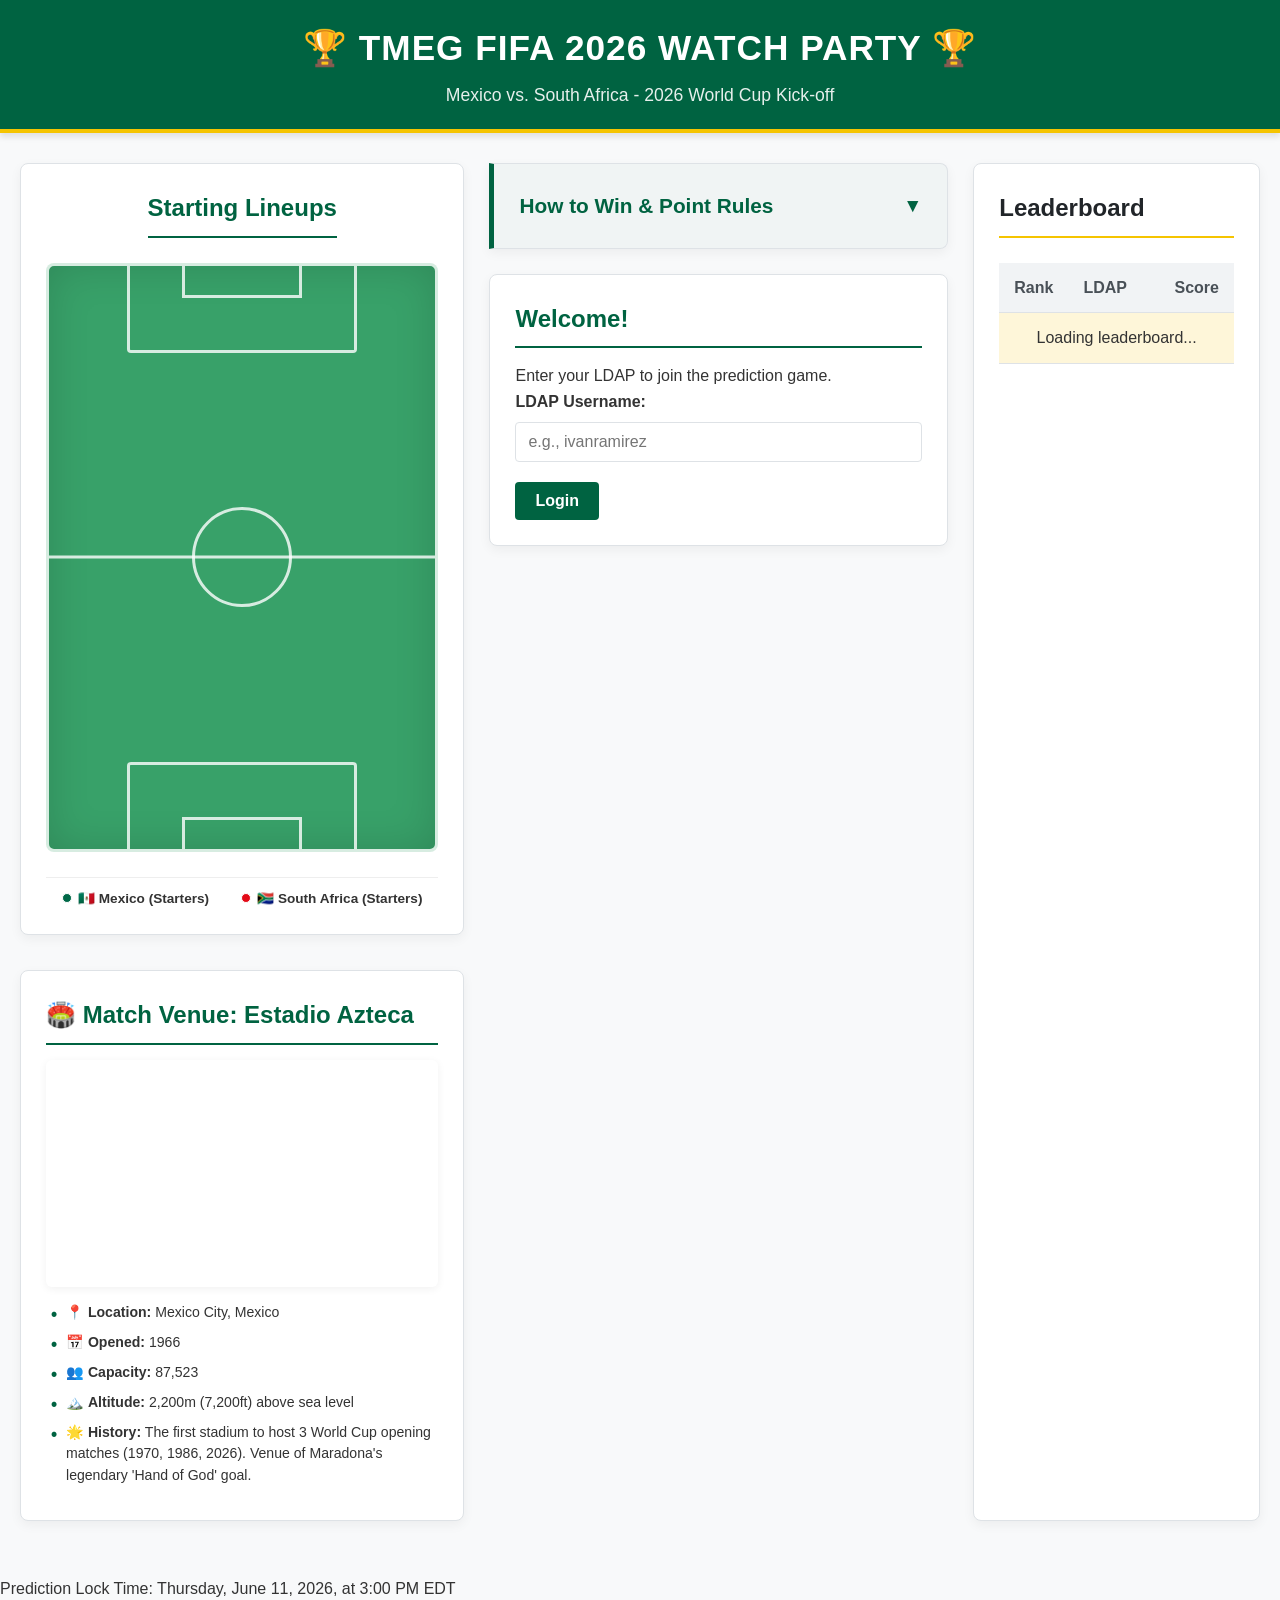
==== commit 6b942bb5: "Scale soccer field pitch layout to 440px and update Google Maps embed to maximum high-zoom Satellite" ====
--- a/templates/index.html
+++ b/templates/index.html
@@ -46,13 +46,12 @@
                 <h2>🏟️ Match Venue: Estadio Azteca</h2>
                 <div class="stadium-map-container">
                     <iframe 
-                        src="https://www.google.com/maps/embed?pb=!1m18!1m12!1m3!1d3766.4526685847426!2d-99.15286522394017!3d19.30292418195864!2m3!1f0!2f0!3f0!3m2!1i1024!2i768!4f13.1!3m3!1m2!1s0x85ce00171ea7c677%3A0xd6ee7081702f37a5!2sEstadio%20Azteca!5e0!3m2!1sen!2sus!4v1717900000000!5m2!1sen!2sus" 
+                        src="https://maps.google.com/maps?q=Estadio%20Azteca,Mexico%20City&z=19&t=k&output=embed" 
                         width="100%" 
-                        height="200" 
+                        height="220" 
                         style="border:0; border-radius: 6px;" 
                         allowfullscreen="" 
-                        loading="lazy" 
-                        referrerpolicy="no-referrer-when-downgrade">
+                        loading="lazy">
                     </iframe>
                 </div>
                 <div class="stadium-facts">
--- a/static/style.css
+++ b/static/style.css
@@ -63,11 +63,11 @@
 
 /* Container & Layout */
 .container {
-    max-width: 1550px;
+    max-width: 1600px;
     margin: 30px auto;
     padding: 0 20px;
     display: grid;
-    grid-template-columns: 1.45fr 1.6fr 1fr;
+    grid-template-columns: 1.55fr 1.6fr 1fr;
     gap: 25px;
 }
 
@@ -638,7 +638,7 @@
 
 .soccer-field {
     width: 100%;
-    max-width: 410px;
+    max-width: 440px;
     aspect-ratio: 2 / 3; /* Symmetric layout ratio */
     background-color: #38a169; /* Soccer field green */
     border: 3px solid rgba(255, 255, 255, 0.8);
@@ -663,8 +663,8 @@
     position: absolute;
     top: 50%;
     left: 50%;
-    width: 90px;
-    height: 90px;
+    width: 100px;
+    height: 100px;
     border: 3px solid rgba(255, 255, 255, 0.8);
     border-radius: 50%;
     transform: translate(-50%, -50%);
@@ -676,8 +676,8 @@
     position: absolute;
     left: 50%;
     transform: translateX(-50%);
-    width: 210px;
-    height: 85px;
+    width: 230px;
+    height: 90px;
     border: 3px solid rgba(255, 255, 255, 0.8);
     background-color: transparent;
 }
@@ -701,8 +701,8 @@
     position: absolute;
     left: 50%;
     transform: translateX(-50%);
-    width: 110px;
-    height: 32px;
+    width: 120px;
+    height: 35px;
     border: 3px solid rgba(255, 255, 255, 0.8);
     background-color: transparent;
 }
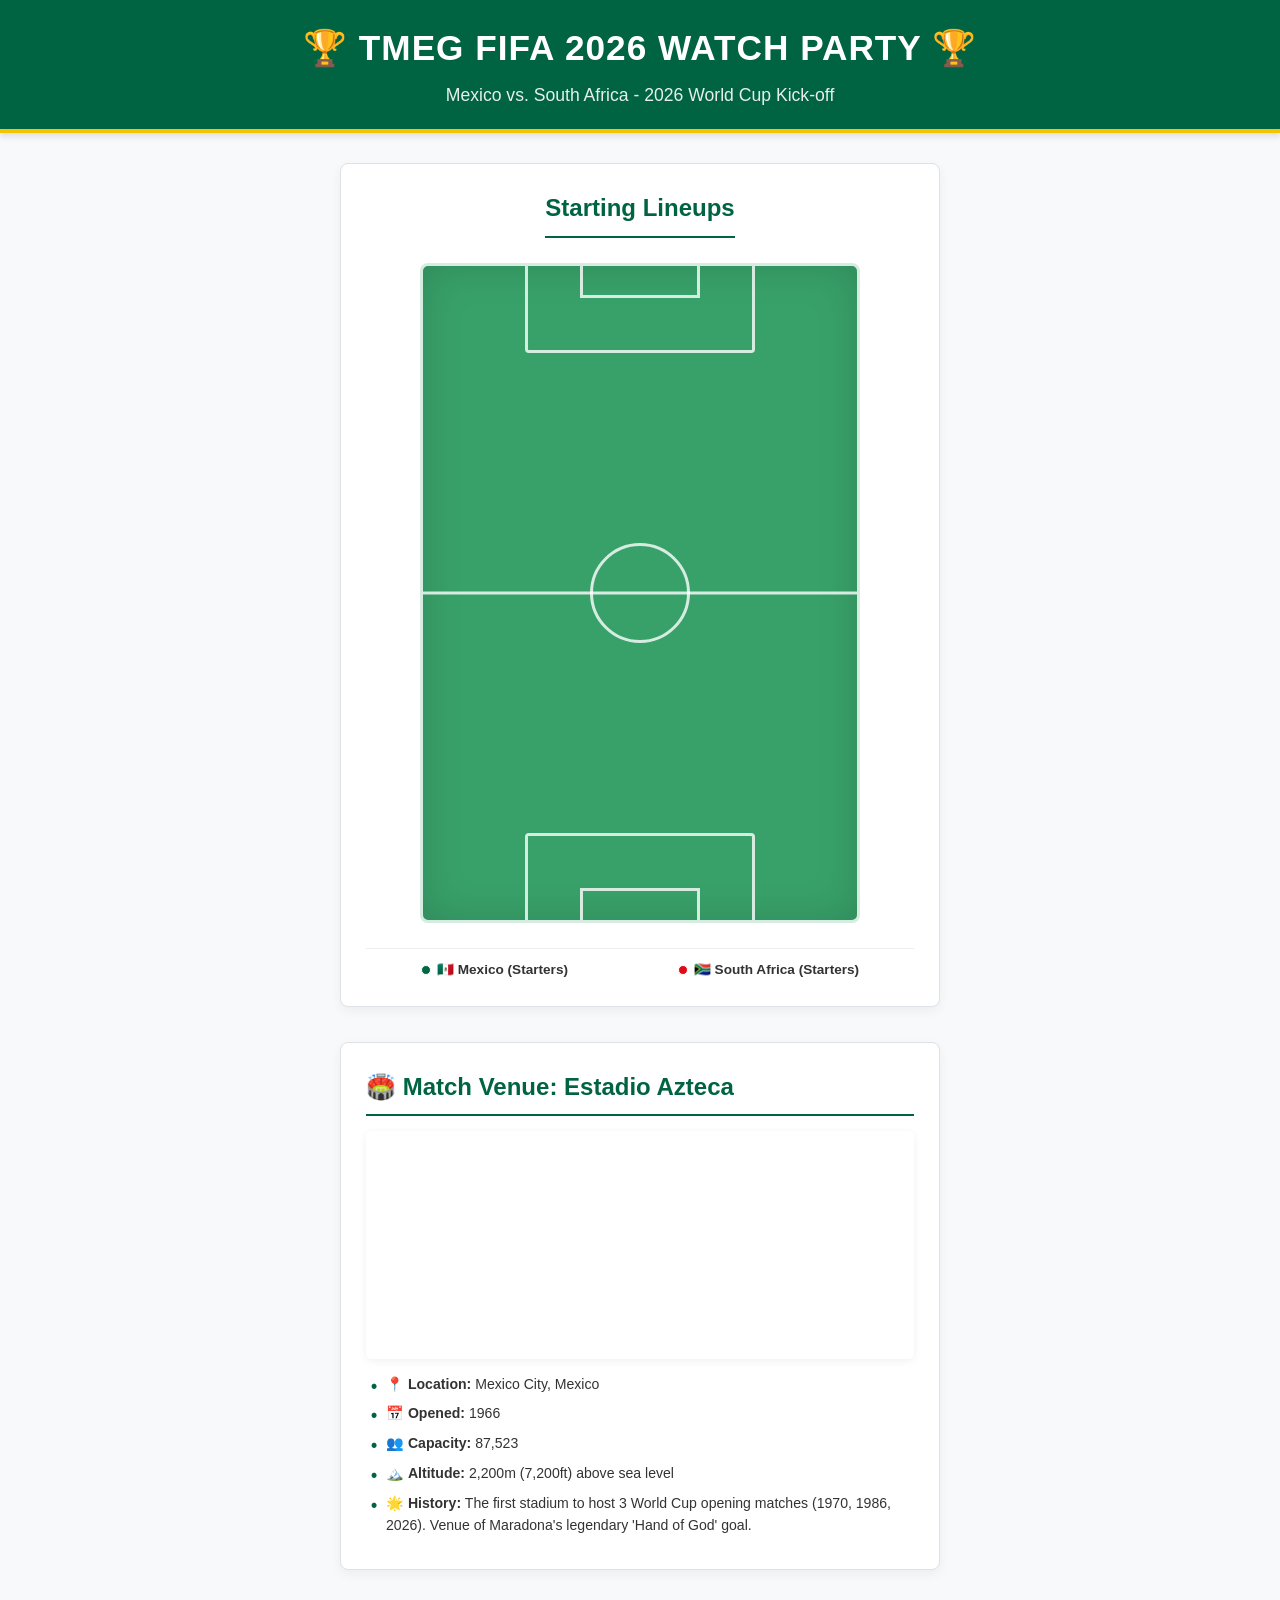
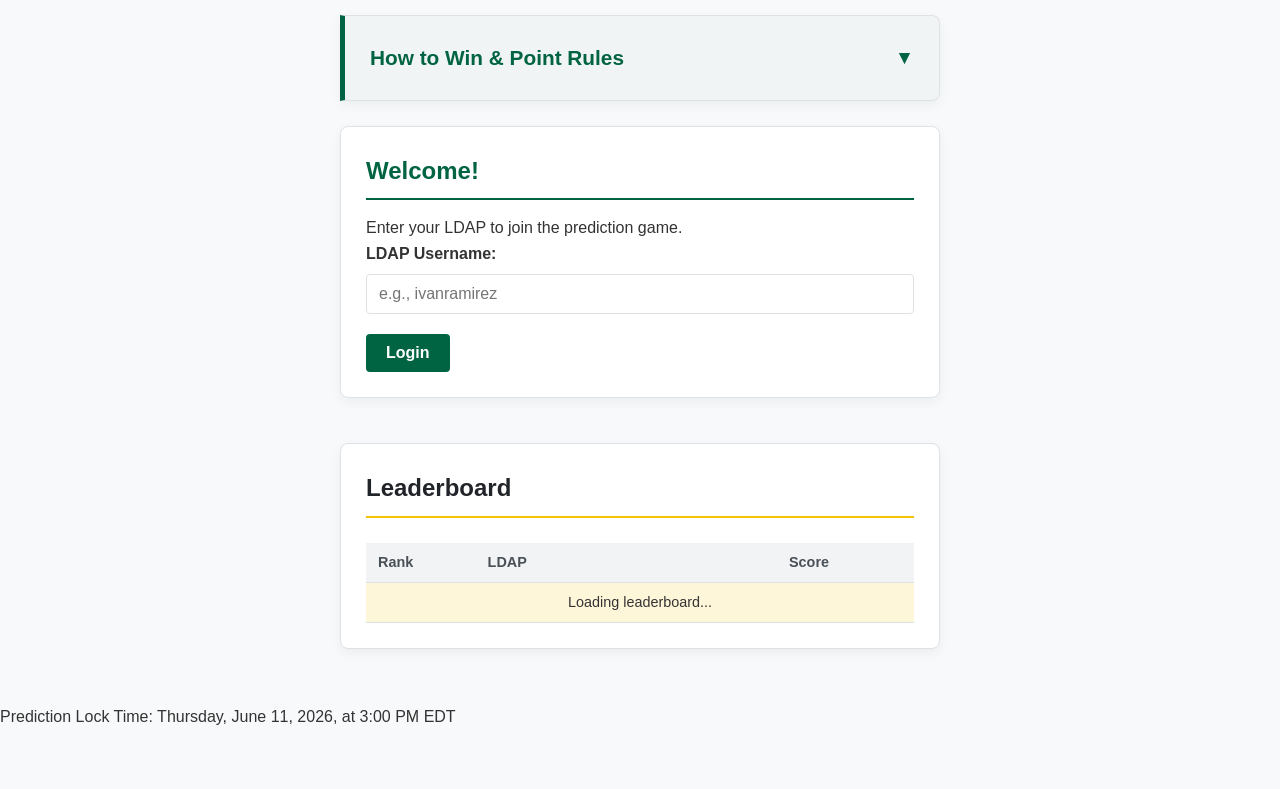
==== commit 6c0a4dd2: "Show total participant count dynamically in the Leaderboard card header" ====
--- a/templates/index.html
+++ b/templates/index.html
@@ -46,7 +46,7 @@
                 <h2>🏟️ Match Venue: Estadio Azteca</h2>
                 <div class="stadium-map-container">
                     <iframe 
-                        src="https://maps.google.com/maps?q=Estadio%20Azteca,Mexico%20City&z=19&t=k&output=embed" 
+                        src="https://maps.google.com/maps?q=Estadio%20Azteca,Mexico%20City&z=18&t=k&output=embed" 
                         width="100%" 
                         height="220" 
                         style="border:0; border-radius: 6px;" 
@@ -208,7 +208,7 @@
 
         <!-- Right Side: Leaderboard Panel (Always Visible) -->
         <section class="leaderboard-panel card">
-            <h2>Leaderboard</h2>
+            <h2>Leaderboard <span id="participant-count" class="participant-count"></span></h2>
             <div class="table-container">
                 <table id="leaderboard-table">
                     <thead>
--- a/static/style.css
+++ b/static/style.css
@@ -67,8 +67,9 @@
     margin: 30px auto;
     padding: 0 20px;
     display: grid;
-    grid-template-columns: 1.55fr 1.6fr 1fr;
-    gap: 25px;
+    grid-template-columns: 1fr 550px 1fr;
+    gap: 30px;
+    align-items: start;
 }
 
 .single-column {
@@ -76,9 +77,22 @@
     max-width: 800px;
 }
 
-@media (max-width: 1024px) {
+@media (max-width: 1280px) {
     .container {
         grid-template-columns: 1fr;
+        gap: 20px;
+    }
+    
+    .left-column-wrapper,
+    .interactive-panel,
+    .leaderboard-panel {
+        justify-self: center !important;
+        max-width: 600px !important;
+    }
+    
+    .leaderboard-panel {
+        position: static !important;
+        max-height: none !important;
     }
 }
 
@@ -243,16 +257,17 @@
 
 .half-box {
     background-color: #f8f9fa;
-    padding: 15px;
+    padding: 12px 8px;
     border-radius: 6px;
     border: 1px solid #e9ecef;
 }
 
 .half-box h3 {
-    font-size: 1rem;
-    margin-bottom: 12px;
+    font-size: 0.9rem;
+    margin-bottom: 10px;
     border-bottom: 1px solid #dee2e6;
     padding-bottom: 5px;
+    text-align: center;
 }
 
 .score-input-group {
@@ -269,6 +284,28 @@
 .score-input-group input {
     width: 70px;
     text-align: center;
+}
+
+/* Vertical stacking overrides for scores inside the halves-grid to fit 550px cards */
+.half-box .score-input-group {
+    flex-direction: column;
+    align-items: center;
+    gap: 4px;
+    margin-bottom: 10px;
+}
+
+.half-box .score-input-group label {
+    width: auto;
+    font-size: 0.8rem;
+    font-weight: 600;
+    text-align: center;
+}
+
+.half-box .score-input-group input {
+    width: 100%;
+    max-width: 55px;
+    padding: 5px 8px;
+    font-size: 0.95rem;
 }
 
 /* Rosters & Lists */
@@ -349,6 +386,7 @@
 
 .table-container {
     overflow-x: auto;
+    overflow-y: auto;
 }
 
 table {
@@ -867,7 +905,64 @@
 .left-column-wrapper {
     display: flex;
     flex-direction: column;
-}
-
-
-
+    justify-self: end;
+    width: 100%;
+    max-width: 440px;
+}
+
+.interactive-panel {
+    justify-self: center;
+    width: 100%;
+    max-width: 550px;
+}
+
+.leaderboard-panel {
+    justify-self: start;
+    width: 100%;
+    max-width: 380px;
+    position: sticky;
+    top: 30px;
+    max-height: calc(100vh - 100px);
+    display: flex;
+    flex-direction: column;
+}
+
+.leaderboard-panel .table-container {
+    overflow-y: auto;
+    flex-grow: 1;
+}
+
+#leaderboard-table th,
+#leaderboard-table td {
+    padding: 8px 12px;
+    font-size: 0.9rem;
+}
+
+/* User Form Specific layout adjustments to fit 550px width */
+#prediction-form .rosters-grid {
+    grid-template-columns: 1fr;
+    gap: 20px;
+}
+
+#prediction-form .team-roster-section {
+    border-bottom: 1px dashed var(--border-color);
+    padding-bottom: 20px;
+}
+
+#prediction-form .team-roster-section:last-child {
+    border-bottom: none;
+    padding-bottom: 0;
+}
+
+/* Participant Count Styling in Leaderboard Header */
+.participant-count {
+    font-size: 0.85rem;
+    color: #6c757d;
+    font-weight: 500;
+    margin-left: 6px;
+    vertical-align: middle;
+}
+
+
+
+
